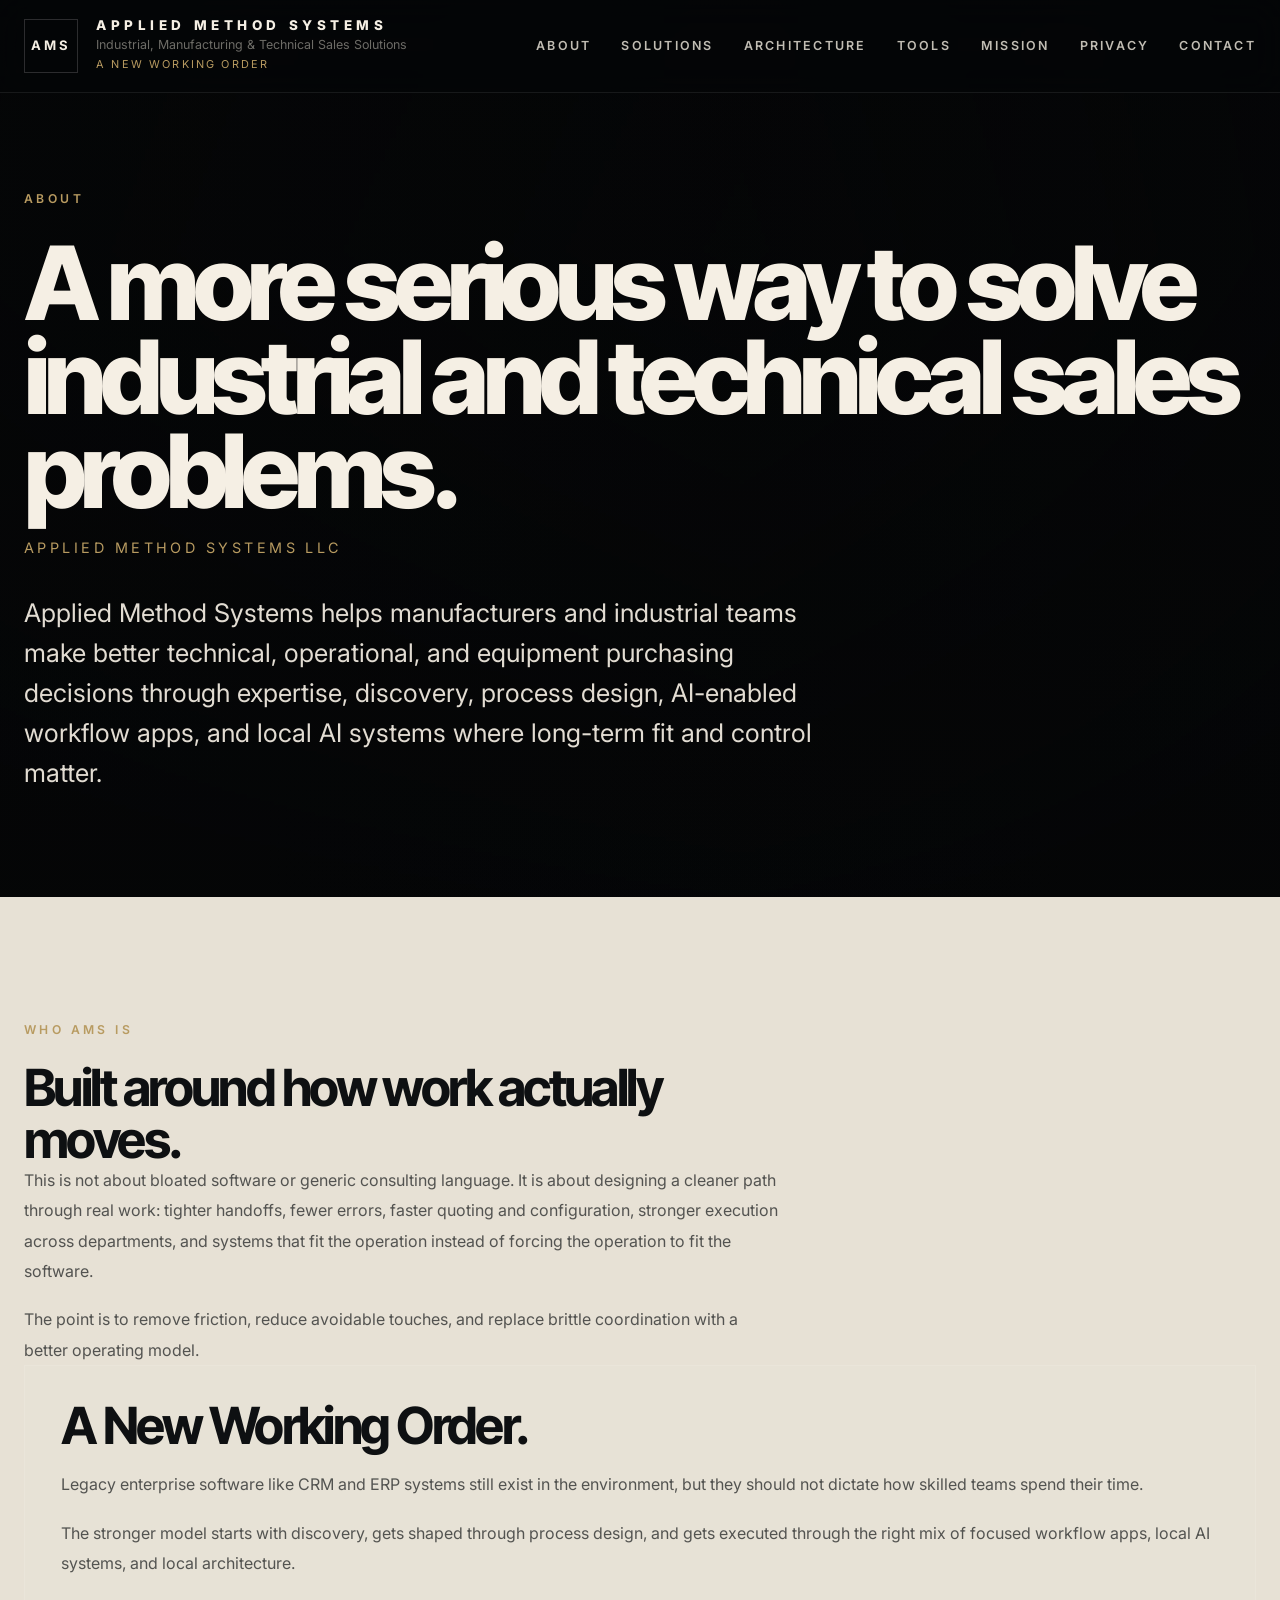
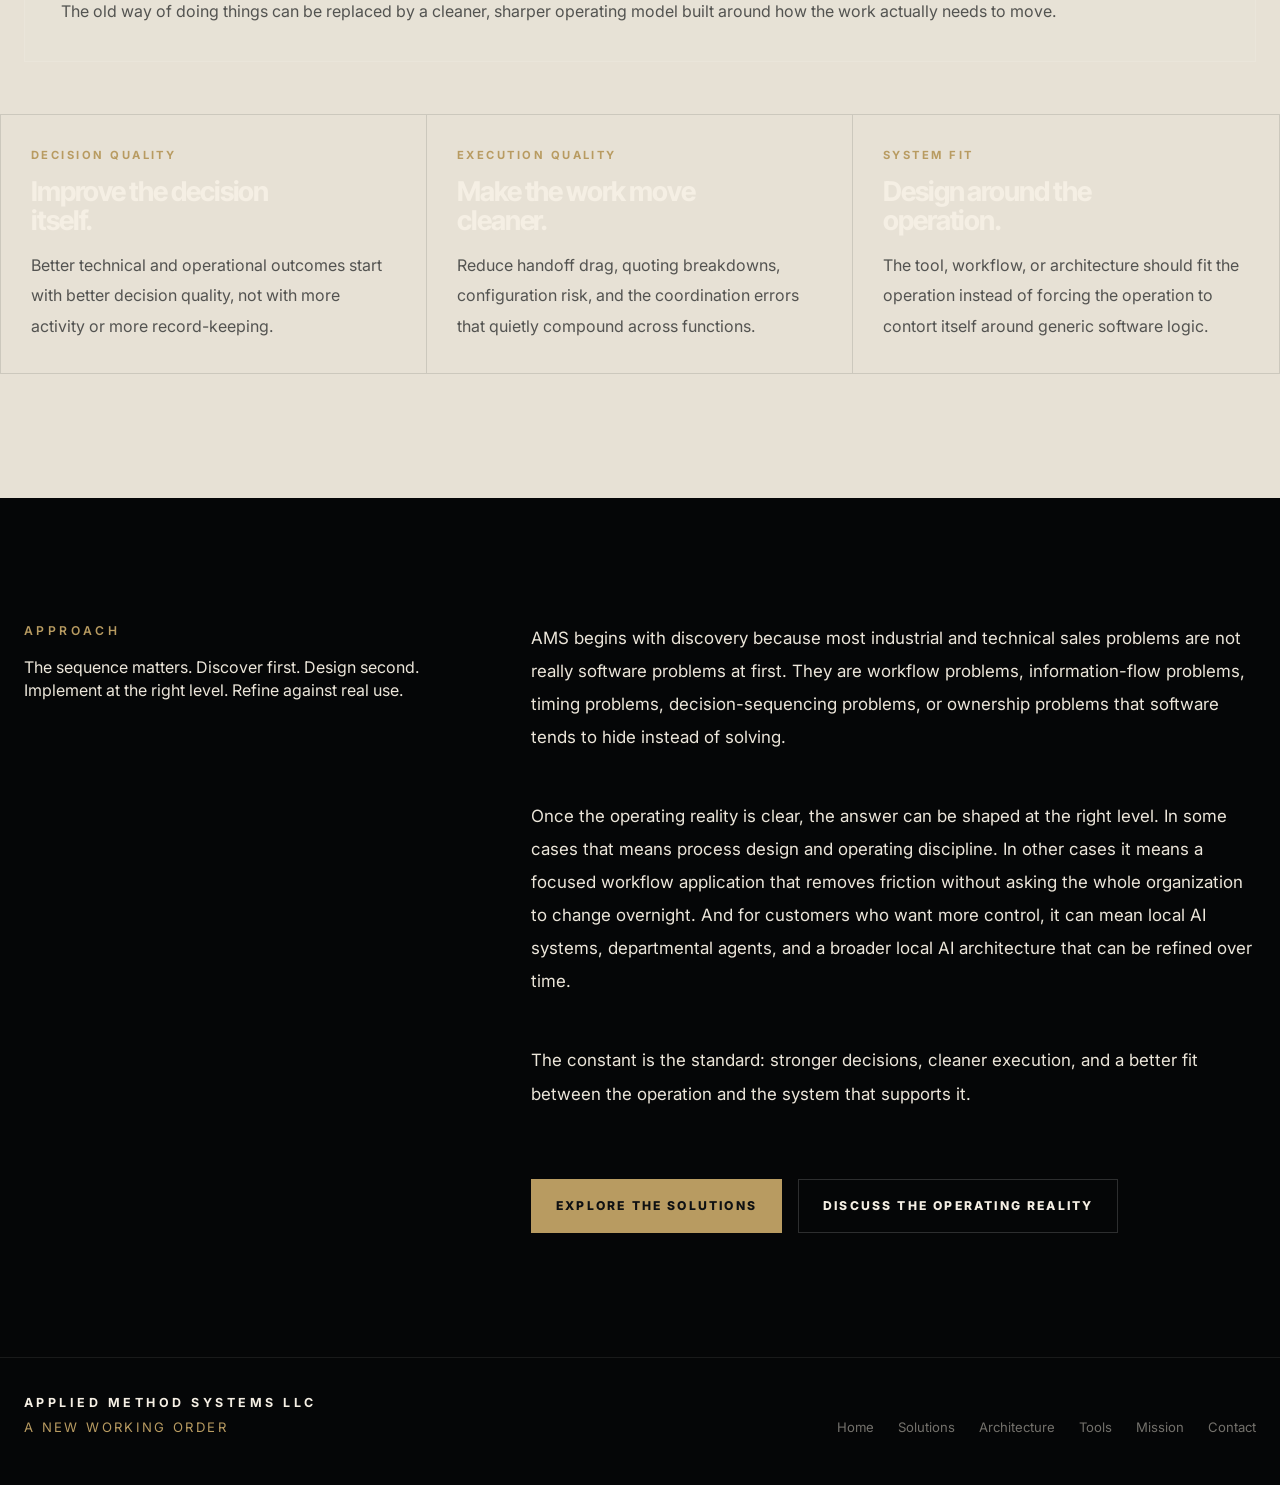
==== about.html @ 645b1a39 "Create AMS about page" ====
<!DOCTYPE html><html lang="en"><head><meta charset="UTF-8" /><meta name="viewport" content="width=device-width, initial-scale=1.0" /><title>About | Applied Method Systems LLC</title><meta name="description" content="Who Applied Method Systems is, how it works, and why its approach is built around the operating reality inside manufacturing organizations." /><meta name="theme-color" content="#050607" /><link rel="preconnect" href="https://fonts.googleapis.com" /><link rel="preconnect" href="https://fonts.gstatic.com" crossorigin /><link href="https://fonts.googleapis.com/css2?family=Inter:wght@400;500;600;700;800&family=Inter+Tight:wght@500;600;700;800&display=swap" rel="stylesheet" /><link rel="stylesheet" href="assets/css/styles.css" /><link rel="stylesheet" href="assets/css/mobile-hero-layout.css" /></head><body><header class="site-header"><div class="container header-shell"><a class="brand" href="index.html" aria-label="Applied Method Systems home"><span class="brand-mark">AMS</span><span class="brand-lockup"><strong>Applied Method Systems</strong><span class="brand-descriptor">Industrial, Manufacturing &amp; Technical Sales Solutions</span><span class="subbrand">A New Working Order</span></span></a><button class="nav-toggle" type="button" aria-label="Toggle navigation" aria-expanded="false"><span></span><span></span><span></span></button><nav class="site-nav" aria-label="Primary"><a href="about.html">About</a><a href="solutions.html">Solutions</a><a href="architecture.html">Architecture</a><a href="tools.html">Tools</a><a href="mission.html">Mission</a><a href="privacy.html">Privacy</a><a href="contact.html">Contact</a></nav></div></header><main><section class="page-hero"><div class="video-shell" aria-hidden="true"><video autoplay muted loop playsinline preload="auto" data-mobile-src="assets/videos/home-hero-mobile.mp4"><source src="assets/videos/home-hero.mp4" type="video/mp4" /></video><div class="video-overlay"></div></div><div class="container"><div class="page-label">About</div><h1>A more serious way to solve industrial and technical sales problems.</h1><div class="descriptor">Applied Method Systems LLC</div><p class="lead">Applied Method Systems helps manufacturers and industrial teams make better technical, operational, and equipment purchasing decisions through expertise, discovery, process design, AI-enabled workflow apps, and local AI systems where long-term fit and control matter.</p></div></section><section class="page-main"><div class="container split-stage"><div class="section-copy"><div class="section-label">Who AMS is</div><h2 class="section-title">Built around how work actually moves.</h2><p>This is not about bloated software or generic consulting language. It is about designing a cleaner path through real work: tighter handoffs, fewer errors, faster quoting and configuration, stronger execution across departments, and systems that fit the operation instead of forcing the operation to fit the software.</p><p>The point is to remove friction, reduce avoidable touches, and replace brittle coordination with a better operating model.</p></div><div class="quote-block"><h2>A New Working Order.</h2><p>Legacy enterprise software like CRM and ERP systems still exist in the environment, but they should not dictate how skilled teams spend their time.</p><p>The stronger model starts with discovery, gets shaped through process design, and gets executed through the right mix of focused workflow apps, local AI systems, and local architecture.</p><p>The old way of doing things can be replaced by a cleaner, sharper operating model built around how the work actually needs to move.</p></div></div><div class="statement-grid"><article class="stat"><strong>Decision quality</strong><h3>Improve the decision itself.</h3><p>Better technical and operational outcomes start with better decision quality, not with more activity or more record-keeping.</p></article><article class="stat"><strong>Execution quality</strong><h3>Make the work move cleaner.</h3><p>Reduce handoff drag, quoting breakdowns, configuration risk, and the coordination errors that quietly compound across functions.</p></article><article class="stat"><strong>System fit</strong><h3>Design around the operation.</h3><p>The tool, workflow, or architecture should fit the operation instead of forcing the operation to contort itself around generic software logic.</p></article></div></div></section><section class="section-dark"><div class="container essay-shell"><div class="essay-aside"><div class="section-label">Approach</div><p>The sequence matters. Discover first. Design second. Implement at the right level. Refine against real use.</p></div><div class="essay-body"><p>AMS begins with discovery because most industrial and technical sales problems are not really software problems at first. They are workflow problems, information-flow problems, timing problems, decision-sequencing problems, or ownership problems that software tends to hide instead of solving.</p><p>Once the operating reality is clear, the answer can be shaped at the right level. In some cases that means process design and operating discipline. In other cases it means a focused workflow application that removes friction without asking the whole organization to change overnight. And for customers who want more control, it can mean local AI systems, departmental agents, and a broader local AI architecture that can be refined over time.</p><p>The constant is the standard: stronger decisions, cleaner execution, and a better fit between the operation and the system that supports it.</p><div class="page-cta"><a class="button" href="solutions.html">Explore the Solutions</a><a class="button-secondary" href="contact.html">Discuss the Operating Reality</a></div></div></div></section></main><footer class="site-footer"><div class="container footer-shell"><div><strong>Applied Method Systems LLC</strong><p>A New Working Order</p></div><div class="footer-links"><a href="index.html">Home</a><a href="solutions.html">Solutions</a><a href="architecture.html">Architecture</a><a href="tools.html">Tools</a><a href="mission.html">Mission</a><a href="contact.html">Contact</a></div></div></footer><script src="assets/js/site.js"></script></body></html>
---- assets/css/styles.css ----
:root{--bg:#050607;--bg-2:#0a0b0d;--bg-3:#101214;--surface:#e7e1d5;--surface-2:#d8d0c2;--text:#ece6da;--text-strong:#f5efe4;--text-dark:#0e1012;--muted:rgba(236,230,218,.68);--muted-dark:rgba(14,16,18,.68);--line:rgba(255,255,255,.1);--line-strong:rgba(255,255,255,.16);--line-dark:rgba(14,16,18,.12);--accent:#b89b61;--accent-soft:#ccb17d;--max-width:1320px;--header-height:92px;--section-pad:124px}*{box-sizing:border-box}html{scroll-behavior:smooth}body{margin:0;min-width:320px;background:var(--bg);color:var(--text);font-family:"Inter",system-ui,-apple-system,BlinkMacSystemFont,"Segoe UI",sans-serif;line-height:1.45;text-rendering:optimizeLegibility}body::before{content:"";position:fixed;inset:0;pointer-events:none;opacity:.08;background-image:linear-gradient(rgba(255,255,255,.03) 1px,transparent 1px),linear-gradient(90deg,rgba(255,255,255,.03) 1px,transparent 1px);background-size:56px 56px;mask-image:linear-gradient(180deg,rgba(0,0,0,.34),transparent 92%)}img,video{display:block;max-width:100%}a{color:inherit;text-decoration:none}button,input,textarea{font:inherit}button{cursor:pointer}input,textarea{appearance:none}.container{width:min(calc(100% - 48px),var(--max-width));margin:0 auto}.site-header{position:fixed;top:0;left:0;right:0;z-index:40;border-bottom:1px solid rgba(255,255,255,.08);background:rgba(5,6,7,.78);backdrop-filter:blur(18px)}.header-shell{display:flex;align-items:center;justify-content:space-between;min-height:var(--header-height);gap:24px}.brand{display:flex;align-items:center;gap:18px;min-width:0}.brand-mark{display:inline-flex;align-items:center;justify-content:center;width:54px;height:54px;border:1px solid var(--line-strong);color:var(--text-strong);font-size:.82rem;font-weight:700;letter-spacing:.22em;text-transform:uppercase;flex-shrink:0}.brand-lockup{display:grid;gap:3px;min-width:0}.brand-lockup strong{font-size:.84rem;line-height:1;letter-spacing:.34em;text-transform:uppercase;font-weight:800;color:var(--text-strong)}.brand-lockup .brand-descriptor{font-size:.78rem;color:rgba(236,230,218,.46)}.brand-lockup .subbrand{font-size:.68rem;color:var(--accent);text-transform:uppercase;letter-spacing:.2em}.site-nav{display:flex;align-items:center;gap:30px}.site-nav a{font-size:.78rem;font-weight:600;letter-spacing:.18em;text-transform:uppercase;color:rgba(236,230,218,.82);transition:color .18s ease}.site-nav a:hover,.site-nav a:focus-visible{color:var(--accent)}.nav-toggle{display:none;width:48px;height:48px;border:1px solid var(--line-strong);background:transparent;color:var(--text-strong)}.nav-toggle span{display:block;width:18px;height:1px;background:currentColor;margin:4px auto}.video-shell{position:absolute;inset:0;overflow:hidden}.video-shell video{width:100%;height:100%;object-fit:cover;object-position:center center;filter:brightness(.72) saturate(.92) contrast(1.04);transform:scale(1.08);will-change:transform,filter;backface-visibility:hidden;animation:ams-video-drift 28s ease-in-out infinite alternate}.video-overlay{position:absolute;inset:0;background:linear-gradient(90deg,rgba(5,6,7,.62) 0%,rgba(5,6,7,.42) 34%,rgba(5,6,7,.26) 58%,rgba(5,6,7,.66) 100%),linear-gradient(180deg,rgba(5,6,7,.16) 0%,rgba(5,6,7,.08) 28%,rgba(5,6,7,.78) 100%)}.hero{position:relative;min-height:100svh;padding-top:calc(var(--header-height) + 56px);background:var(--bg)}.hero .video-shell video{filter:brightness(.8) saturate(.94) contrast(1.04);animation-duration:34s}.hero-shell{position:relative;min-height:calc(100svh - var(--header-height));display:grid;align-items:end;padding-bottom:78px}.hero-grid{display:grid;grid-template-columns:minmax(0,1.14fr) minmax(320px,.86fr);gap:78px;align-items:end}.kicker,.section-label,.page-label{font-size:.76rem;font-weight:600;letter-spacing:.28em;text-transform:uppercase}.kicker{color:#e4d8be}.section-label,.page-label{color:var(--accent)}.hero-copy,.section-copy,.essay-aside{max-width:760px}.hero-copy h1,.page-hero h1{margin:28px 0 0;font-family:"Inter Tight","Inter",sans-serif;font-size:clamp(3.7rem,8vw,7.2rem);line-height:.92;letter-spacing:-.06em;font-weight:800;color:var(--text-strong)}.hero-copy .descriptor,.page-hero .descriptor{margin-top:20px;font-size:.9rem;letter-spacing:.24em;text-transform:uppercase;color:var(--accent)}.hero-copy .lead,.page-hero .lead{max-width:820px;margin:34px 0 0;font-size:clamp(1.2rem,2vw,1.74rem);line-height:1.56;color:rgba(245,239,228,.92)}.hero-copy .long-lead{max-width:790px;margin:24px 0 0;font-size:1.04rem;line-height:1.92;color:rgba(236,230,218,.7)}.hero-actions,.page-cta{display:flex;flex-wrap:wrap;gap:16px;margin-top:40px}.button,.button-secondary,.text-link{display:inline-flex;align-items:center;justify-content:center;gap:12px;min-height:54px;padding:0 24px;text-transform:uppercase;letter-spacing:.18em;font-size:.76rem;font-weight:800;border:1px solid transparent}.button{background:var(--accent);color:var(--text-dark)}.button:hover,.button:focus-visible{background:var(--accent-soft)}.button-secondary{background:transparent;border-color:var(--line-strong);color:var(--text-strong)}.button-secondary:hover,.button-secondary:focus-visible{border-color:var(--accent);color:var(--accent)}.text-link{padding:0;min-height:auto;border:0;color:var(--accent)}.hero-facts,.grid-panel,.contact-card,.quote-block,.rule-list,.policy-nav,.policy-copy section,.tool-card,.statement-grid{border:1px solid var(--line)}.hero-facts{background:rgba(5,6,7,.24);backdrop-filter:blur(10px)}.hero-fact{padding:28px 30px;border-bottom:1px solid var(--line)}.hero-fact:last-child{border-bottom:0}.hero-fact strong,.stat strong{display:block;font-size:.7rem;font-weight:700;letter-spacing:.22em;text-transform:uppercase;color:var(--accent)}.hero-fact h2,.hero-fact h3,.stat h3,.rule-item h3,.tool-card h3{margin:14px 0 14px;font-family:"Inter Tight","Inter",sans-serif;font-size:1.7rem;line-height:1.08;letter-spacing:-.04em;color:var(--text-strong)}.hero-fact p,.section-copy p,.quote-block p,.rule-item p,.contact-copy p,.essay-body p,.policy-copy p,.policy-copy li,.tool-card p,.stat p{margin:0;line-height:1.9}.section-copy p + p,.quote-block p + p,.contact-copy p + p,.essay-body p + p,.tool-card p + p,.stat p + p{margin-top:18px}.section-dark,.section-light,.section-stone,.page-main{padding:var(--section-pad) 0}.section-dark{background:var(--bg)}.section-light{background:var(--bg-2)}.section-stone,.page-main{background:var(--surface);color:var(--text-dark)}.video-section{position:relative;overflow:hidden;background:var(--bg)}.video-section>.container{position:relative;z-index:2}.video-section .video-shell video{filter:brightness(.66) saturate(.9) contrast(1.02);animation-duration:32s}.video-section .video-overlay{background:linear-gradient(90deg,rgba(5,6,7,.72) 0%,rgba(5,6,7,.54) 34%,rgba(5,6,7,.36) 58%,rgba(5,6,7,.74) 100%),linear-gradient(180deg,rgba(5,6,7,.18) 0%,rgba(5,6,7,.1) 28%,rgba(5,6,7,.78) 100%)}.mission-video .video-shell video,.contact-video .video-shell video{object-position:center center;transform:scale(1.06);animation-duration:36s}.page-hero{position:relative;overflow:hidden;padding-top:calc(var(--header-height) + 98px);padding-bottom:104px;background:var(--bg)}.page-hero .container{position:relative;z-index:2}.page-hero .video-shell video{filter:brightness(.74) saturate(.92) contrast(1.03);animation-duration:30s}.section-title,.contact-copy h2,.quote-block h2,.page-main h2,.policy-title{margin:24px 0 0;font-family:"Inter Tight","Inter",sans-serif;font-size:clamp(2.2rem,4vw,4.2rem);line-height:1;letter-spacing:-.05em}.section-dark .section-title,.section-light .section-title,.section-dark .contact-copy h2,.section-light .contact-copy h2,.section-dark .quote-block h2,.section-light .quote-block h2{color:var(--text-strong)}.section-stone .section-title,.page-main h2,.section-stone .contact-copy h2,.section-stone .quote-block h2,.tool-card h3{color:var(--text-dark)}.section-dark .section-copy p,.section-light .section-copy p,.section-dark .quote-block p,.section-light .quote-block p,.section-dark .contact-copy p,.section-light .contact-copy p,.section-dark .rule-item p,.section-light .rule-item p,.section-dark .hero-fact p,.section-light .hero-fact p{color:var(--muted)}.section-stone .section-copy p,.page-main p,.page-main li,.section-stone .quote-block p,.section-stone .contact-copy p,.section-stone .rule-item p,.tool-card p,.stat p{color:var(--muted-dark)}.grid-two,.mission-preview,.contact-grid,.essay-shell,.policy-layout{display:grid;gap:72px}.grid-two,.mission-preview{grid-template-columns:minmax(0,.95fr) minmax(0,1.05fr);align-items:start}.contact-grid{grid-template-columns:minmax(0,.9fr) minmax(0,1.1fr)}.quote-block{padding:34px 36px;background:rgba(255,255,255,.02)}.quote-block h2{margin-top:0;margin-bottom:18px}.rule-list{display:grid;grid-template-columns:repeat(4,minmax(0,1fr));margin-top:52px}.rule-item{padding:34px 28px;border-right:1px solid var(--line)}.rule-item:last-child{border-right:0}.rule-item .index{display:none}.statement-grid{display:grid;grid-template-columns:repeat(3,minmax(0,1fr));margin-top:52px}.stat{padding:32px 30px;border-right:1px solid var(--line-dark);border-bottom:0}.stat:last-child{border-right:0}.stat h3{max-width:16ch}.section-stone .statement-grid,.page-main .statement-grid{border-color:var(--line-dark)}.contact-list{display:grid;gap:18px;margin-top:38px}.contact-list a,.contact-list span{display:block;padding-top:16px;border-top:1px solid rgba(255,255,255,.14);font-size:1rem}.contact-list strong{display:block;margin-bottom:6px;font-size:.76rem;letter-spacing:.2em;text-transform:uppercase;color:var(--accent)}.contact-card{padding:36px;background:rgba(255,255,255,.03);backdrop-filter:blur(10px)}.contact-direct{display:grid;gap:22px}.contact-direct .meta{padding-top:18px;border-top:1px solid rgba(255,255,255,.12);font-size:1rem}.contact-direct .meta strong{display:block;margin-bottom:6px;font-size:.76rem;letter-spacing:.2em;text-transform:uppercase;color:var(--accent)}.contact-direct .note{max-width:520px;font-size:.92rem;line-height:1.85;color:rgba(236,230,218,.48)}.essay-shell{grid-template-columns:minmax(0,.75fr) minmax(0,1.25fr)}.essay-aside{align-self:start}.essay-body{display:grid;gap:28px}.essay-body p,.policy-copy p,.policy-copy li{font-size:1.06rem;line-height:1.95}.policy-layout{grid-template-columns:minmax(220px,.42fr) minmax(0,1fr)}.policy-nav{position:sticky;top:calc(var(--header-height) + 18px);align-self:start;background:rgba(255,255,255,.28)}.policy-nav a{display:block;padding:15px 18px;border-bottom:1px solid var(--line-dark);font-size:.9rem;line-height:1.58;color:rgba(14,16,18,.72)}.policy-nav a:last-child{border-bottom:0}.policy-nav a:hover,.policy-nav a:focus-visible{background:rgba(255,255,255,.48);color:var(--text-dark)}.policy-copy{display:grid;gap:28px}.policy-copy section{padding:28px 0 0;border-color:var(--line-dark)}.policy-copy h2{margin:0 0 16px;font-family:"Inter Tight","Inter",sans-serif;font-size:clamp(1.46rem,2vw,2rem);line-height:1.08;letter-spacing:-.03em}.policy-copy ul{margin:12px 0 0;padding-left:20px}.policy-copy li + li{margin-top:10px}.tool-grid{display:grid;grid-template-columns:repeat(3,minmax(0,1fr));gap:0;margin-top:52px}.tool-card{padding:34px 30px;border-right:1px solid var(--line-dark);background:rgba(255,255,255,.24)}.tool-card:last-child{border-right:0}.tool-card h3{max-width:14ch}.tool-placeholder{margin-top:28px;border:1px solid var(--line-dark);background:rgba(14,16,18,.03);padding:42px 20px;font-size:.72rem;letter-spacing:.24em;text-transform:uppercase;color:rgba(14,16,18,.36);text-align:center}.site-footer{padding:36px 0 48px;background:var(--bg);border-top:1px solid rgba(255,255,255,.08)}.footer-shell{display:flex;align-items:flex-end;justify-content:space-between;gap:24px}.footer-shell strong{display:block;font-size:.78rem;letter-spacing:.28em;text-transform:uppercase;color:var(--text-strong)}.footer-shell p,.footer-shell a{margin:0;font-size:.82rem;color:rgba(236,230,218,.48)}.footer-shell p{margin-top:6px;color:var(--accent);text-transform:uppercase;letter-spacing:.18em}.footer-links{display:flex;flex-wrap:wrap;gap:16px 24px;justify-content:flex-end}.sr-only{position:absolute;width:1px;height:1px;padding:0;margin:-1px;overflow:hidden;clip:rect(0,0,0,0);white-space:nowrap;border:0}@keyframes ams-video-drift{0%{transform:scale(1.08) translate3d(-1.2%,0,0)}50%{transform:scale(1.1) translate3d(0,.6%,0)}100%{transform:scale(1.08) translate3d(1.2%,-.4%,0)}}@media (prefers-reduced-motion:reduce){.video-shell video{animation:none;transform:scale(1.06)}}@media (max-width:1180px){.hero-grid,.grid-two,.mission-preview,.contact-grid,.essay-shell,.policy-layout,.tool-grid,.statement-grid,.rule-list{grid-template-columns:1fr}.policy-nav{position:static}.rule-item,.tool-card,.stat{border-right:0;border-bottom:1px solid var(--line)}.stat:last-child,.tool-card:last-child,.rule-item:last-child{border-bottom:0}.hero-grid{gap:56px}.grid-two,.mission-preview,.contact-grid,.essay-shell,.policy-layout{gap:56px}}@media (max-width:920px){:root{--section-pad:88px}.site-nav{position:absolute;top:calc(100% + 1px);left:0;right:0;display:none;flex-direction:column;align-items:flex-start;padding:18px 20px 22px;background:rgba(5,6,7,.96);border-bottom:1px solid rgba(255,255,255,.08);gap:18px}.site-header.nav-open .site-nav{display:flex}.nav-toggle{display:inline-flex;align-items:center;justify-content:center}.hero-shell{align-items:center;padding-bottom:64px}.footer-shell{flex-direction:column;align-items:flex-start}.footer-links{justify-content:flex-start}}@media (max-width:720px){body::before{opacity:.06}.container{width:min(calc(100% - 28px),var(--max-width))}.brand-mark{width:48px;height:48px;font-size:.76rem}.brand-lockup strong{font-size:.72rem;letter-spacing:.26em}.brand-lockup .brand-descriptor{font-size:.7rem}.hero{padding-top:calc(var(--header-height) + 30px)}.video-shell video{animation:none;object-fit:cover;object-position:center center;transform:none;width:100%;height:100%}.hero .video-shell video,.video-section .video-shell video,.page-hero .video-shell video,.mission-video .video-shell video,.contact-video .video-shell video{object-fit:cover;object-position:center center;transform:none}.hero .video-shell video{filter:brightness(.78) saturate(.94) contrast(1.03)}.hero-copy .lead,.page-hero .lead{font-size:1.08rem;line-height:1.74}.hero-copy .long-lead,.section-copy p,.quote-block p,.essay-body p,.policy-copy p,.policy-copy li,.contact-copy p{font-size:.98rem;line-height:1.88}.hero-actions,.page-cta{flex-direction:column;align-items:stretch}.button,.button-secondary{width:100%}}
---- assets/css/mobile-hero-layout.css ----
@media (max-width: 720px) {
  .hero,
  .page-hero {
    min-height: auto;
    padding-top: 0;
  }

  .hero .video-shell,
  .page-hero .video-shell {
    position: relative;
    inset: auto;
    width: min(calc(100% - 28px), 360px);
    aspect-ratio: 9 / 16;
    margin: calc(var(--header-height) + 18px) auto 0;
    border: 1px solid var(--line);
    background: #000;
  }

  .hero .video-shell video,
  .page-hero .video-shell video {
    width: 100%;
    height: 100%;
    object-fit: contain;
    object-position: center center;
    transform: none;
    animation: none;
    background: #000;
  }

  .hero .video-shell video {
    filter: brightness(0.6) saturate(0.86) contrast(1.02);
  }

  .hero .video-overlay {
    background: linear-gradient(180deg, rgba(5, 6, 7, 0.12) 0%, rgba(5, 6, 7, 0.24) 34%, rgba(5, 6, 7, 0.52) 64%, rgba(5, 6, 7, 0.86) 100%);
  }

  .page-hero .video-overlay {
    background: linear-gradient(180deg, rgba(5, 6, 7, 0.06) 0%, rgba(5, 6, 7, 0.12) 68%, rgba(5, 6, 7, 0.22) 100%);
  }

  .hero-shell {
    min-height: auto;
    align-items: start;
    padding-top: 0;
    padding-bottom: 42px;
    margin-top: -430px;
    position: relative;
    z-index: 3;
  }

  .hero-grid {
    display: block;
  }

  .hero-copy {
    padding: 20px 18px 0;
    background: linear-gradient(180deg, rgba(5, 6, 7, 0) 0%, rgba(5, 6, 7, 0.28) 10%, rgba(5, 6, 7, 0.76) 32%, rgba(5, 6, 7, 0.95) 56%, rgba(5, 6, 7, 1) 100%);
  }

  .hero-copy .kicker,
  .hero-copy h1,
  .hero-copy .descriptor {
    position: relative;
    transform: translateY(-78px);
    z-index: 2;
  }

  .hero-copy .kicker {
    max-width: 320px;
  }

  .hero-copy h1 {
    font-size: clamp(2.45rem, 11.5vw, 3.95rem);
    margin-top: 14px;
  }

  .hero-copy .descriptor {
    margin-top: 12px;
    font-size: 0.8rem;
    letter-spacing: 0.18em;
  }

  .hero-copy .lead {
    margin-top: 20px;
    font-size: 1rem;
    line-height: 1.62;
  }

  .hero-copy .long-lead {
    margin-top: 18px;
    font-size: 0.98rem;
    line-height: 1.82;
  }

  .hero-actions {
    margin-top: 26px;
  }

  .hero-facts {
    margin-top: 28px;
  }

  .page-hero {
    padding-bottom: 52px;
  }

  .page-hero .container {
    padding-top: 28px;
  }

  .page-hero h1 {
    font-size: clamp(2.9rem, 13vw, 4.6rem);
  }
}
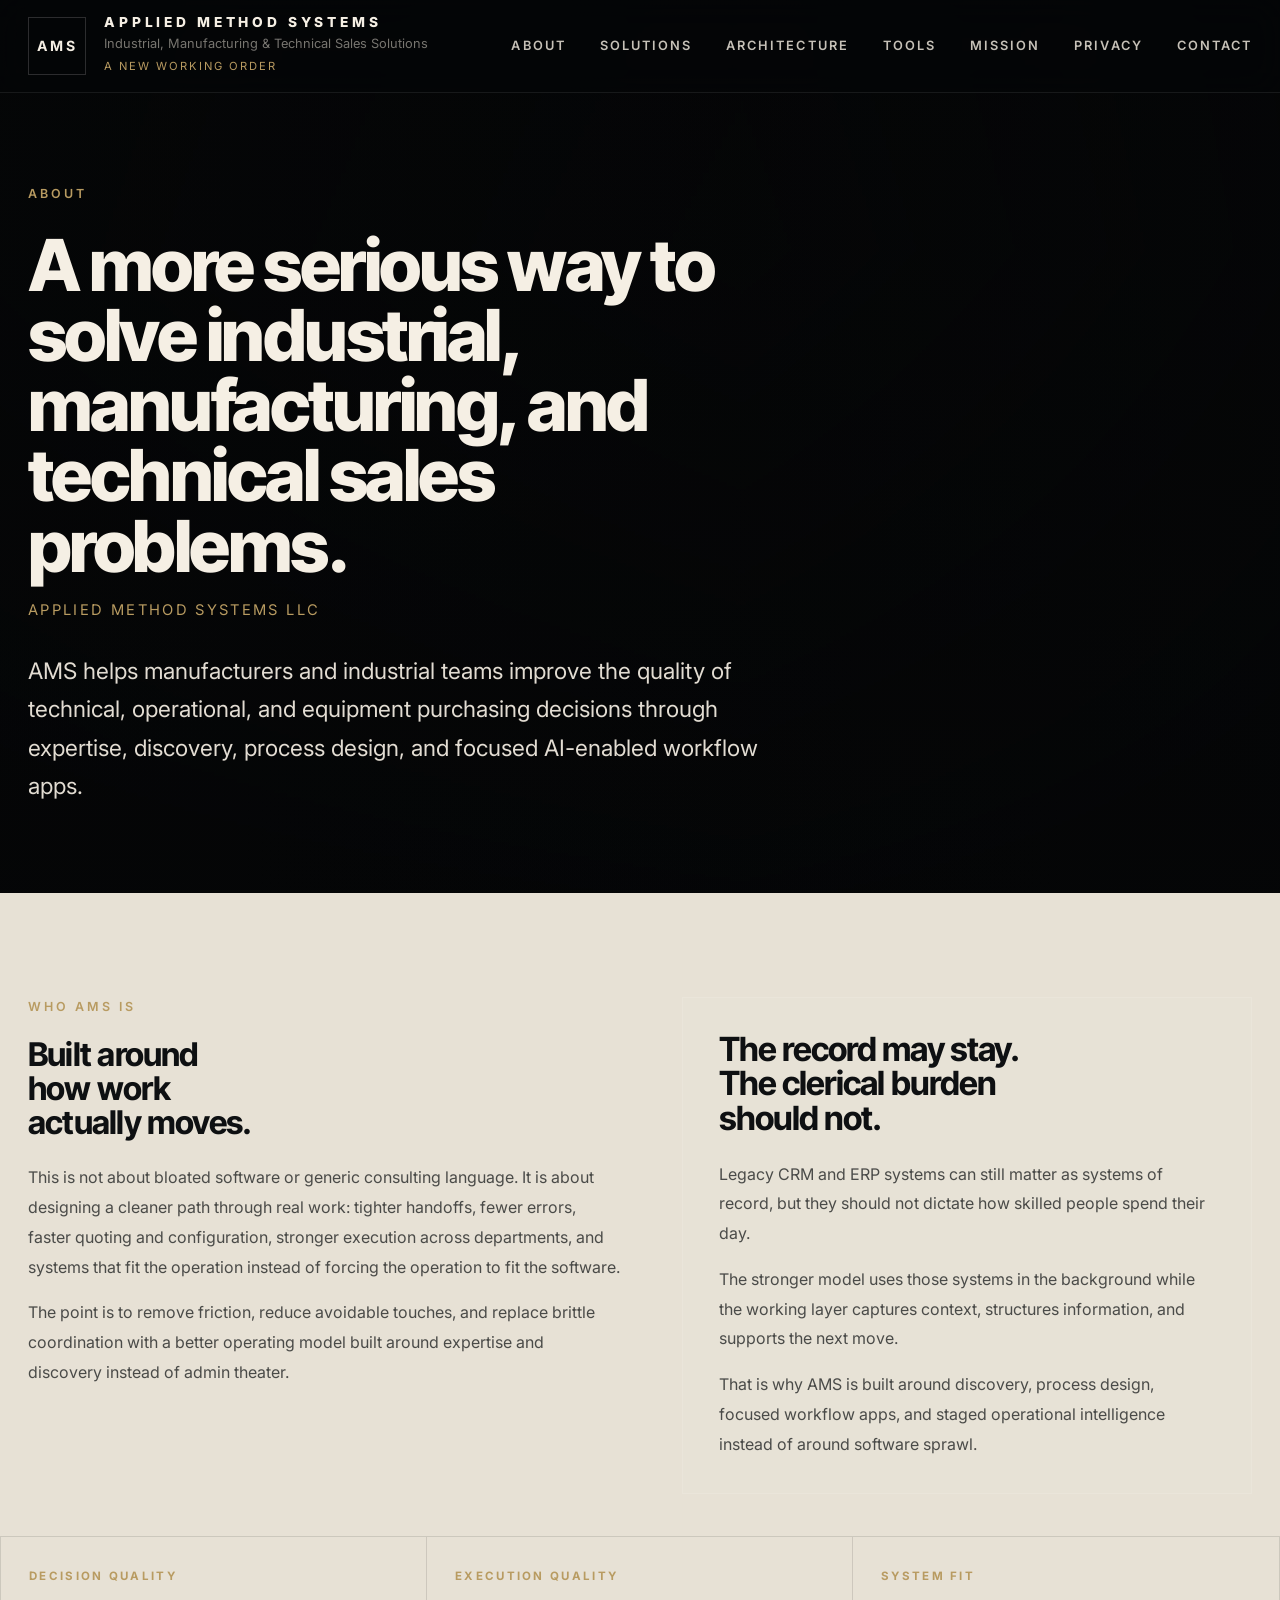
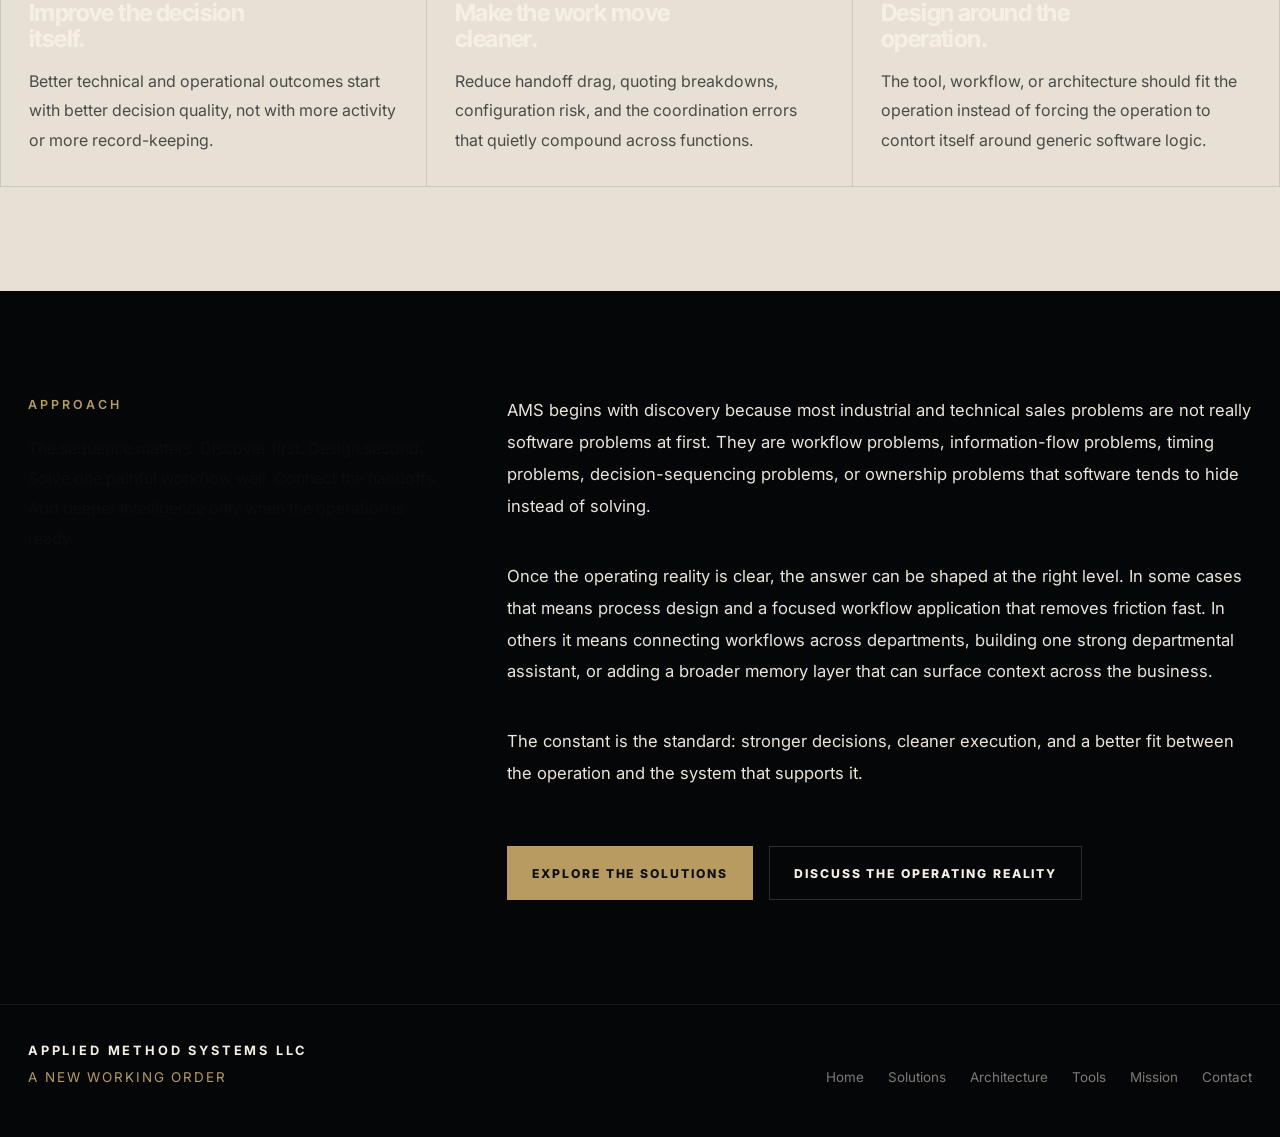
==== commit 5440eb87: "Tighten about page around discovery, systems-of-record, and staged rollout" ====
--- a/about.html
+++ b/about.html
@@ -1 +1,130 @@
-<!DOCTYPE html><html lang="en"><head><meta charset="UTF-8" /><meta name="viewport" content="width=device-width, initial-scale=1.0" /><title>About | Applied Method Systems LLC</title><meta name="description" content="Who Applied Method Systems is, how it works, and why its approach is built around the operating reality inside manufacturing organizations." /><meta name="theme-color" content="#050607" /><link rel="preconnect" href="https://fonts.googleapis.com" /><link rel="preconnect" href="https://fonts.gstatic.com" crossorigin /><link href="https://fonts.googleapis.com/css2?family=Inter:wght@400;500;600;700;800&family=Inter+Tight:wght@500;600;700;800&display=swap" rel="stylesheet" /><link rel="stylesheet" href="assets/css/styles.css" /><link rel="stylesheet" href="assets/css/mobile-hero-layout.css" /></head><body><header class="site-header"><div class="container header-shell"><a class="brand" href="index.html" aria-label="Applied Method Systems home"><span class="brand-mark">AMS</span><span class="brand-lockup"><strong>Applied Method Systems</strong><span class="brand-descriptor">Industrial, Manufacturing &amp; Technical Sales Solutions</span><span class="subbrand">A New Working Order</span></span></a><button class="nav-toggle" type="button" aria-label="Toggle navigation" aria-expanded="false"><span></span><span></span><span></span></button><nav class="site-nav" aria-label="Primary"><a href="about.html">About</a><a href="solutions.html">Solutions</a><a href="architecture.html">Architecture</a><a href="tools.html">Tools</a><a href="mission.html">Mission</a><a href="privacy.html">Privacy</a><a href="contact.html">Contact</a></nav></div></header><main><section class="page-hero"><div class="video-shell" aria-hidden="true"><video autoplay muted loop playsinline preload="auto" data-mobile-src="assets/videos/home-hero-mobile.mp4"><source src="assets/videos/home-hero.mp4" type="video/mp4" /></video><div class="video-overlay"></div></div><div class="container"><div class="page-label">About</div><h1>A more serious way to solve industrial and technical sales problems.</h1><div class="descriptor">Applied Method Systems LLC</div><p class="lead">Applied Method Systems helps manufacturers and industrial teams make better technical, operational, and equipment purchasing decisions through expertise, discovery, process design, AI-enabled workflow apps, and local AI systems where long-term fit and control matter.</p></div></section><section class="page-main"><div class="container split-stage"><div class="section-copy"><div class="section-label">Who AMS is</div><h2 class="section-title">Built around how work actually moves.</h2><p>This is not about bloated software or generic consulting language. It is about designing a cleaner path through real work: tighter handoffs, fewer errors, faster quoting and configuration, stronger execution across departments, and systems that fit the operation instead of forcing the operation to fit the software.</p><p>The point is to remove friction, reduce avoidable touches, and replace brittle coordination with a better operating model.</p></div><div class="quote-block"><h2>A New Working Order.</h2><p>Legacy enterprise software like CRM and ERP systems still exist in the environment, but they should not dictate how skilled teams spend their time.</p><p>The stronger model starts with discovery, gets shaped through process design, and gets executed through the right mix of focused workflow apps, local AI systems, and local architecture.</p><p>The old way of doing things can be replaced by a cleaner, sharper operating model built around how the work actually needs to move.</p></div></div><div class="statement-grid"><article class="stat"><strong>Decision quality</strong><h3>Improve the decision itself.</h3><p>Better technical and operational outcomes start with better decision quality, not with more activity or more record-keeping.</p></article><article class="stat"><strong>Execution quality</strong><h3>Make the work move cleaner.</h3><p>Reduce handoff drag, quoting breakdowns, configuration risk, and the coordination errors that quietly compound across functions.</p></article><article class="stat"><strong>System fit</strong><h3>Design around the operation.</h3><p>The tool, workflow, or architecture should fit the operation instead of forcing the operation to contort itself around generic software logic.</p></article></div></div></section><section class="section-dark"><div class="container essay-shell"><div class="essay-aside"><div class="section-label">Approach</div><p>The sequence matters. Discover first. Design second. Implement at the right level. Refine against real use.</p></div><div class="essay-body"><p>AMS begins with discovery because most industrial and technical sales problems are not really software problems at first. They are workflow problems, information-flow problems, timing problems, decision-sequencing problems, or ownership problems that software tends to hide instead of solving.</p><p>Once the operating reality is clear, the answer can be shaped at the right level. In some cases that means process design and operating discipline. In other cases it means a focused workflow application that removes friction without asking the whole organization to change overnight. And for customers who want more control, it can mean local AI systems, departmental agents, and a broader local AI architecture that can be refined over time.</p><p>The constant is the standard: stronger decisions, cleaner execution, and a better fit between the operation and the system that supports it.</p><div class="page-cta"><a class="button" href="solutions.html">Explore the Solutions</a><a class="button-secondary" href="contact.html">Discuss the Operating Reality</a></div></div></div></section></main><footer class="site-footer"><div class="container footer-shell"><div><strong>Applied Method Systems LLC</strong><p>A New Working Order</p></div><div class="footer-links"><a href="index.html">Home</a><a href="solutions.html">Solutions</a><a href="architecture.html">Architecture</a><a href="tools.html">Tools</a><a href="mission.html">Mission</a><a href="contact.html">Contact</a></div></div></footer><script src="assets/js/site.js"></script></body></html>+<!DOCTYPE html>
+<html lang="en">
+<head>
+  <meta charset="UTF-8" />
+  <meta name="viewport" content="width=device-width, initial-scale=1.0" />
+  <title>About | Applied Method Systems LLC</title>
+  <meta name="description" content="Who Applied Method Systems is, how it works, and why its approach is built around expertise, discovery, process design, and staged operational intelligence." />
+  <meta name="theme-color" content="#050607" />
+  <link rel="preconnect" href="https://fonts.googleapis.com" />
+  <link rel="preconnect" href="https://fonts.gstatic.com" crossorigin />
+  <link href="https://fonts.googleapis.com/css2?family=Inter:wght@400;500;600;700;800&family=Inter+Tight:wght@500;600;700;800&display=swap" rel="stylesheet" />
+  <link rel="stylesheet" href="assets/css/styles.css" />
+  <link rel="stylesheet" href="assets/css/mobile-hero-layout.css" />
+</head>
+<body>
+  <header class="site-header">
+    <div class="container header-shell">
+      <a class="brand" href="index.html" aria-label="Applied Method Systems home">
+        <span class="brand-mark">AMS</span>
+        <span class="brand-lockup">
+          <strong>Applied Method Systems</strong>
+          <span class="brand-descriptor">Industrial, Manufacturing &amp; Technical Sales Solutions</span>
+          <span class="subbrand">A New Working Order</span>
+        </span>
+      </a>
+      <button class="nav-toggle" type="button" aria-label="Toggle navigation" aria-expanded="false">
+        <span></span><span></span><span></span>
+      </button>
+      <nav class="site-nav" aria-label="Primary">
+        <a href="about.html">About</a>
+        <a href="solutions.html">Solutions</a>
+        <a href="architecture.html">Architecture</a>
+        <a href="tools.html">Tools</a>
+        <a href="mission.html">Mission</a>
+        <a href="privacy.html">Privacy</a>
+        <a href="contact.html">Contact</a>
+      </nav>
+    </div>
+  </header>
+
+  <main>
+    <section class="page-hero">
+      <div class="video-shell" aria-hidden="true">
+        <video autoplay muted loop playsinline preload="auto" data-mobile-src="assets/videos/home-hero-mobile.mp4">
+          <source src="assets/videos/home-hero.mp4" type="video/mp4" />
+        </video>
+        <div class="video-overlay"></div>
+      </div>
+      <div class="container">
+        <div class="page-label">About</div>
+        <h1>A more serious way to solve industrial, manufacturing, and technical sales problems.</h1>
+        <div class="descriptor">Applied Method Systems LLC</div>
+        <p class="lead">AMS helps manufacturers and industrial teams improve the quality of technical, operational, and equipment purchasing decisions through expertise, discovery, process design, and focused AI-enabled workflow apps.</p>
+      </div>
+    </section>
+
+    <section class="page-main">
+      <div class="container split-stage">
+        <div class="section-copy">
+          <div class="section-label">Who AMS is</div>
+          <h2 class="section-title">Built around how work actually moves.</h2>
+          <p>This is not about bloated software or generic consulting language. It is about designing a cleaner path through real work: tighter handoffs, fewer errors, faster quoting and configuration, stronger execution across departments, and systems that fit the operation instead of forcing the operation to fit the software.</p>
+          <p>The point is to remove friction, reduce avoidable touches, and replace brittle coordination with a better operating model built around expertise and discovery instead of admin theater.</p>
+        </div>
+        <div class="quote-block">
+          <h2>The record may stay. The clerical burden should not.</h2>
+          <p>Legacy CRM and ERP systems can still matter as systems of record, but they should not dictate how skilled people spend their day.</p>
+          <p>The stronger model uses those systems in the background while the working layer captures context, structures information, and supports the next move.</p>
+          <p>That is why AMS is built around discovery, process design, focused workflow apps, and staged operational intelligence instead of around software sprawl.</p>
+        </div>
+      </div>
+
+      <div class="statement-grid">
+        <article class="stat">
+          <strong>Decision quality</strong>
+          <h3>Improve the decision itself.</h3>
+          <p>Better technical and operational outcomes start with better decision quality, not with more activity or more record-keeping.</p>
+        </article>
+        <article class="stat">
+          <strong>Execution quality</strong>
+          <h3>Make the work move cleaner.</h3>
+          <p>Reduce handoff drag, quoting breakdowns, configuration risk, and the coordination errors that quietly compound across functions.</p>
+        </article>
+        <article class="stat">
+          <strong>System fit</strong>
+          <h3>Design around the operation.</h3>
+          <p>The tool, workflow, or architecture should fit the operation instead of forcing the operation to contort itself around generic software logic.</p>
+        </article>
+      </div>
+    </section>
+
+    <section class="section-dark">
+      <div class="container essay-shell">
+        <div class="essay-aside">
+          <div class="section-label">Approach</div>
+          <p>The sequence matters. Discover first. Design second. Solve one painful workflow well. Connect the handoffs. Add deeper intelligence only when the operation is ready.</p>
+        </div>
+        <div class="essay-body">
+          <p>AMS begins with discovery because most industrial and technical sales problems are not really software problems at first. They are workflow problems, information-flow problems, timing problems, decision-sequencing problems, or ownership problems that software tends to hide instead of solving.</p>
+          <p>Once the operating reality is clear, the answer can be shaped at the right level. In some cases that means process design and a focused workflow application that removes friction fast. In others it means connecting workflows across departments, building one strong departmental assistant, or adding a broader memory layer that can surface context across the business.</p>
+          <p>The constant is the standard: stronger decisions, cleaner execution, and a better fit between the operation and the system that supports it.</p>
+          <div class="page-cta">
+            <a class="button" href="solutions.html">Explore the Solutions</a>
+            <a class="button-secondary" href="contact.html">Discuss the Operating Reality</a>
+          </div>
+        </div>
+      </div>
+    </section>
+  </main>
+
+  <footer class="site-footer">
+    <div class="container footer-shell">
+      <div>
+        <strong>Applied Method Systems LLC</strong>
+        <p>A New Working Order</p>
+      </div>
+      <div class="footer-links">
+        <a href="index.html">Home</a>
+        <a href="solutions.html">Solutions</a>
+        <a href="architecture.html">Architecture</a>
+        <a href="tools.html">Tools</a>
+        <a href="mission.html">Mission</a>
+        <a href="contact.html">Contact</a>
+      </div>
+    </div>
+  </footer>
+
+  <script src="assets/js/site.js"></script>
+</body>
+</html>
--- a/assets/css/styles.css
+++ b/assets/css/styles.css
@@ -1 +1 @@
-:root{--bg:#050607;--bg-2:#0a0b0d;--bg-3:#101214;--surface:#e7e1d5;--surface-2:#d8d0c2;--text:#ece6da;--text-strong:#f5efe4;--text-dark:#0e1012;--muted:rgba(236,230,218,.68);--muted-dark:rgba(14,16,18,.68);--line:rgba(255,255,255,.1);--line-strong:rgba(255,255,255,.16);--line-dark:rgba(14,16,18,.12);--accent:#b89b61;--accent-soft:#ccb17d;--max-width:1320px;--header-height:92px;--section-pad:124px}*{box-sizing:border-box}html{scroll-behavior:smooth}body{margin:0;min-width:320px;background:var(--bg);color:var(--text);font-family:"Inter",system-ui,-apple-system,BlinkMacSystemFont,"Segoe UI",sans-serif;line-height:1.45;text-rendering:optimizeLegibility}body::before{content:"";position:fixed;inset:0;pointer-events:none;opacity:.08;background-image:linear-gradient(rgba(255,255,255,.03) 1px,transparent 1px),linear-gradient(90deg,rgba(255,255,255,.03) 1px,transparent 1px);background-size:56px 56px;mask-image:linear-gradient(180deg,rgba(0,0,0,.34),transparent 92%)}img,video{display:block;max-width:100%}a{color:inherit;text-decoration:none}button,input,textarea{font:inherit}button{cursor:pointer}input,textarea{appearance:none}.container{width:min(calc(100% - 48px),var(--max-width));margin:0 auto}.site-header{position:fixed;top:0;left:0;right:0;z-index:40;border-bottom:1px solid rgba(255,255,255,.08);background:rgba(5,6,7,.78);backdrop-filter:blur(18px)}.header-shell{display:flex;align-items:center;justify-content:space-between;min-height:var(--header-height);gap:24px}.brand{display:flex;align-items:center;gap:18px;min-width:0}.brand-mark{display:inline-flex;align-items:center;justify-content:center;width:54px;height:54px;border:1px solid var(--line-strong);color:var(--text-strong);font-size:.82rem;font-weight:700;letter-spacing:.22em;text-transform:uppercase;flex-shrink:0}.brand-lockup{display:grid;gap:3px;min-width:0}.brand-lockup strong{font-size:.84rem;line-height:1;letter-spacing:.34em;text-transform:uppercase;font-weight:800;color:var(--text-strong)}.brand-lockup .brand-descriptor{font-size:.78rem;color:rgba(236,230,218,.46)}.brand-lockup .subbrand{font-size:.68rem;color:var(--accent);text-transform:uppercase;letter-spacing:.2em}.site-nav{display:flex;align-items:center;gap:30px}.site-nav a{font-size:.78rem;font-weight:600;letter-spacing:.18em;text-transform:uppercase;color:rgba(236,230,218,.82);transition:color .18s ease}.site-nav a:hover,.site-nav a:focus-visible{color:var(--accent)}.nav-toggle{display:none;width:48px;height:48px;border:1px solid var(--line-strong);background:transparent;color:var(--text-strong)}.nav-toggle span{display:block;width:18px;height:1px;background:currentColor;margin:4px auto}.video-shell{position:absolute;inset:0;overflow:hidden}.video-shell video{width:100%;height:100%;object-fit:cover;object-position:center center;filter:brightness(.72) saturate(.92) contrast(1.04);transform:scale(1.08);will-change:transform,filter;backface-visibility:hidden;animation:ams-video-drift 28s ease-in-out infinite alternate}.video-overlay{position:absolute;inset:0;background:linear-gradient(90deg,rgba(5,6,7,.62) 0%,rgba(5,6,7,.42) 34%,rgba(5,6,7,.26) 58%,rgba(5,6,7,.66) 100%),linear-gradient(180deg,rgba(5,6,7,.16) 0%,rgba(5,6,7,.08) 28%,rgba(5,6,7,.78) 100%)}.hero{position:relative;min-height:100svh;padding-top:calc(var(--header-height) + 56px);background:var(--bg)}.hero .video-shell video{filter:brightness(.8) saturate(.94) contrast(1.04);animation-duration:34s}.hero-shell{position:relative;min-height:calc(100svh - var(--header-height));display:grid;align-items:end;padding-bottom:78px}.hero-grid{display:grid;grid-template-columns:minmax(0,1.14fr) minmax(320px,.86fr);gap:78px;align-items:end}.kicker,.section-label,.page-label{font-size:.76rem;font-weight:600;letter-spacing:.28em;text-transform:uppercase}.kicker{color:#e4d8be}.section-label,.page-label{color:var(--accent)}.hero-copy,.section-copy,.essay-aside{max-width:760px}.hero-copy h1,.page-hero h1{margin:28px 0 0;font-family:"Inter Tight","Inter",sans-serif;font-size:clamp(3.7rem,8vw,7.2rem);line-height:.92;letter-spacing:-.06em;font-weight:800;color:var(--text-strong)}.hero-copy .descriptor,.page-hero .descriptor{margin-top:20px;font-size:.9rem;letter-spacing:.24em;text-transform:uppercase;color:var(--accent)}.hero-copy .lead,.page-hero .lead{max-width:820px;margin:34px 0 0;font-size:clamp(1.2rem,2vw,1.74rem);line-height:1.56;color:rgba(245,239,228,.92)}.hero-copy .long-lead{max-width:790px;margin:24px 0 0;font-size:1.04rem;line-height:1.92;color:rgba(236,230,218,.7)}.hero-actions,.page-cta{display:flex;flex-wrap:wrap;gap:16px;margin-top:40px}.button,.button-secondary,.text-link{display:inline-flex;align-items:center;justify-content:center;gap:12px;min-height:54px;padding:0 24px;text-transform:uppercase;letter-spacing:.18em;font-size:.76rem;font-weight:800;border:1px solid transparent}.button{background:var(--accent);color:var(--text-dark)}.button:hover,.button:focus-visible{background:var(--accent-soft)}.button-secondary{background:transparent;border-color:var(--line-strong);color:var(--text-strong)}.button-secondary:hover,.button-secondary:focus-visible{border-color:var(--accent);color:var(--accent)}.text-link{padding:0;min-height:auto;border:0;color:var(--accent)}.hero-facts,.grid-panel,.contact-card,.quote-block,.rule-list,.policy-nav,.policy-copy section,.tool-card,.statement-grid{border:1px solid var(--line)}.hero-facts{background:rgba(5,6,7,.24);backdrop-filter:blur(10px)}.hero-fact{padding:28px 30px;border-bottom:1px solid var(--line)}.hero-fact:last-child{border-bottom:0}.hero-fact strong,.stat strong{display:block;font-size:.7rem;font-weight:700;letter-spacing:.22em;text-transform:uppercase;color:var(--accent)}.hero-fact h2,.hero-fact h3,.stat h3,.rule-item h3,.tool-card h3{margin:14px 0 14px;font-family:"Inter Tight","Inter",sans-serif;font-size:1.7rem;line-height:1.08;letter-spacing:-.04em;color:var(--text-strong)}.hero-fact p,.section-copy p,.quote-block p,.rule-item p,.contact-copy p,.essay-body p,.policy-copy p,.policy-copy li,.tool-card p,.stat p{margin:0;line-height:1.9}.section-copy p + p,.quote-block p + p,.contact-copy p + p,.essay-body p + p,.tool-card p + p,.stat p + p{margin-top:18px}.section-dark,.section-light,.section-stone,.page-main{padding:var(--section-pad) 0}.section-dark{background:var(--bg)}.section-light{background:var(--bg-2)}.section-stone,.page-main{background:var(--surface);color:var(--text-dark)}.video-section{position:relative;overflow:hidden;background:var(--bg)}.video-section>.container{position:relative;z-index:2}.video-section .video-shell video{filter:brightness(.66) saturate(.9) contrast(1.02);animation-duration:32s}.video-section .video-overlay{background:linear-gradient(90deg,rgba(5,6,7,.72) 0%,rgba(5,6,7,.54) 34%,rgba(5,6,7,.36) 58%,rgba(5,6,7,.74) 100%),linear-gradient(180deg,rgba(5,6,7,.18) 0%,rgba(5,6,7,.1) 28%,rgba(5,6,7,.78) 100%)}.mission-video .video-shell video,.contact-video .video-shell video{object-position:center center;transform:scale(1.06);animation-duration:36s}.page-hero{position:relative;overflow:hidden;padding-top:calc(var(--header-height) + 98px);padding-bottom:104px;background:var(--bg)}.page-hero .container{position:relative;z-index:2}.page-hero .video-shell video{filter:brightness(.74) saturate(.92) contrast(1.03);animation-duration:30s}.section-title,.contact-copy h2,.quote-block h2,.page-main h2,.policy-title{margin:24px 0 0;font-family:"Inter Tight","Inter",sans-serif;font-size:clamp(2.2rem,4vw,4.2rem);line-height:1;letter-spacing:-.05em}.section-dark .section-title,.section-light .section-title,.section-dark .contact-copy h2,.section-light .contact-copy h2,.section-dark .quote-block h2,.section-light .quote-block h2{color:var(--text-strong)}.section-stone .section-title,.page-main h2,.section-stone .contact-copy h2,.section-stone .quote-block h2,.tool-card h3{color:var(--text-dark)}.section-dark .section-copy p,.section-light .section-copy p,.section-dark .quote-block p,.section-light .quote-block p,.section-dark .contact-copy p,.section-light .contact-copy p,.section-dark .rule-item p,.section-light .rule-item p,.section-dark .hero-fact p,.section-light .hero-fact p{color:var(--muted)}.section-stone .section-copy p,.page-main p,.page-main li,.section-stone .quote-block p,.section-stone .contact-copy p,.section-stone .rule-item p,.tool-card p,.stat p{color:var(--muted-dark)}.grid-two,.mission-preview,.contact-grid,.essay-shell,.policy-layout{display:grid;gap:72px}.grid-two,.mission-preview{grid-template-columns:minmax(0,.95fr) minmax(0,1.05fr);align-items:start}.contact-grid{grid-template-columns:minmax(0,.9fr) minmax(0,1.1fr)}.quote-block{padding:34px 36px;background:rgba(255,255,255,.02)}.quote-block h2{margin-top:0;margin-bottom:18px}.rule-list{display:grid;grid-template-columns:repeat(4,minmax(0,1fr));margin-top:52px}.rule-item{padding:34px 28px;border-right:1px solid var(--line)}.rule-item:last-child{border-right:0}.rule-item .index{display:none}.statement-grid{display:grid;grid-template-columns:repeat(3,minmax(0,1fr));margin-top:52px}.stat{padding:32px 30px;border-right:1px solid var(--line-dark);border-bottom:0}.stat:last-child{border-right:0}.stat h3{max-width:16ch}.section-stone .statement-grid,.page-main .statement-grid{border-color:var(--line-dark)}.contact-list{display:grid;gap:18px;margin-top:38px}.contact-list a,.contact-list span{display:block;padding-top:16px;border-top:1px solid rgba(255,255,255,.14);font-size:1rem}.contact-list strong{display:block;margin-bottom:6px;font-size:.76rem;letter-spacing:.2em;text-transform:uppercase;color:var(--accent)}.contact-card{padding:36px;background:rgba(255,255,255,.03);backdrop-filter:blur(10px)}.contact-direct{display:grid;gap:22px}.contact-direct .meta{padding-top:18px;border-top:1px solid rgba(255,255,255,.12);font-size:1rem}.contact-direct .meta strong{display:block;margin-bottom:6px;font-size:.76rem;letter-spacing:.2em;text-transform:uppercase;color:var(--accent)}.contact-direct .note{max-width:520px;font-size:.92rem;line-height:1.85;color:rgba(236,230,218,.48)}.essay-shell{grid-template-columns:minmax(0,.75fr) minmax(0,1.25fr)}.essay-aside{align-self:start}.essay-body{display:grid;gap:28px}.essay-body p,.policy-copy p,.policy-copy li{font-size:1.06rem;line-height:1.95}.policy-layout{grid-template-columns:minmax(220px,.42fr) minmax(0,1fr)}.policy-nav{position:sticky;top:calc(var(--header-height) + 18px);align-self:start;background:rgba(255,255,255,.28)}.policy-nav a{display:block;padding:15px 18px;border-bottom:1px solid var(--line-dark);font-size:.9rem;line-height:1.58;color:rgba(14,16,18,.72)}.policy-nav a:last-child{border-bottom:0}.policy-nav a:hover,.policy-nav a:focus-visible{background:rgba(255,255,255,.48);color:var(--text-dark)}.policy-copy{display:grid;gap:28px}.policy-copy section{padding:28px 0 0;border-color:var(--line-dark)}.policy-copy h2{margin:0 0 16px;font-family:"Inter Tight","Inter",sans-serif;font-size:clamp(1.46rem,2vw,2rem);line-height:1.08;letter-spacing:-.03em}.policy-copy ul{margin:12px 0 0;padding-left:20px}.policy-copy li + li{margin-top:10px}.tool-grid{display:grid;grid-template-columns:repeat(3,minmax(0,1fr));gap:0;margin-top:52px}.tool-card{padding:34px 30px;border-right:1px solid var(--line-dark);background:rgba(255,255,255,.24)}.tool-card:last-child{border-right:0}.tool-card h3{max-width:14ch}.tool-placeholder{margin-top:28px;border:1px solid var(--line-dark);background:rgba(14,16,18,.03);padding:42px 20px;font-size:.72rem;letter-spacing:.24em;text-transform:uppercase;color:rgba(14,16,18,.36);text-align:center}.site-footer{padding:36px 0 48px;background:var(--bg);border-top:1px solid rgba(255,255,255,.08)}.footer-shell{display:flex;align-items:flex-end;justify-content:space-between;gap:24px}.footer-shell strong{display:block;font-size:.78rem;letter-spacing:.28em;text-transform:uppercase;color:var(--text-strong)}.footer-shell p,.footer-shell a{margin:0;font-size:.82rem;color:rgba(236,230,218,.48)}.footer-shell p{margin-top:6px;color:var(--accent);text-transform:uppercase;letter-spacing:.18em}.footer-links{display:flex;flex-wrap:wrap;gap:16px 24px;justify-content:flex-end}.sr-only{position:absolute;width:1px;height:1px;padding:0;margin:-1px;overflow:hidden;clip:rect(0,0,0,0);white-space:nowrap;border:0}@keyframes ams-video-drift{0%{transform:scale(1.08) translate3d(-1.2%,0,0)}50%{transform:scale(1.1) translate3d(0,.6%,0)}100%{transform:scale(1.08) translate3d(1.2%,-.4%,0)}}@media (prefers-reduced-motion:reduce){.video-shell video{animation:none;transform:scale(1.06)}}@media (max-width:1180px){.hero-grid,.grid-two,.mission-preview,.contact-grid,.essay-shell,.policy-layout,.tool-grid,.statement-grid,.rule-list{grid-template-columns:1fr}.policy-nav{position:static}.rule-item,.tool-card,.stat{border-right:0;border-bottom:1px solid var(--line)}.stat:last-child,.tool-card:last-child,.rule-item:last-child{border-bottom:0}.hero-grid{gap:56px}.grid-two,.mission-preview,.contact-grid,.essay-shell,.policy-layout{gap:56px}}@media (max-width:920px){:root{--section-pad:88px}.site-nav{position:absolute;top:calc(100% + 1px);left:0;right:0;display:none;flex-direction:column;align-items:flex-start;padding:18px 20px 22px;background:rgba(5,6,7,.96);border-bottom:1px solid rgba(255,255,255,.08);gap:18px}.site-header.nav-open .site-nav{display:flex}.nav-toggle{display:inline-flex;align-items:center;justify-content:center}.hero-shell{align-items:center;padding-bottom:64px}.footer-shell{flex-direction:column;align-items:flex-start}.footer-links{justify-content:flex-start}}@media (max-width:720px){body::before{opacity:.06}.container{width:min(calc(100% - 28px),var(--max-width))}.brand-mark{width:48px;height:48px;font-size:.76rem}.brand-lockup strong{font-size:.72rem;letter-spacing:.26em}.brand-lockup .brand-descriptor{font-size:.7rem}.hero{padding-top:calc(var(--header-height) + 30px)}.video-shell video{animation:none;object-fit:cover;object-position:center center;transform:none;width:100%;height:100%}.hero .video-shell video,.video-section .video-shell video,.page-hero .video-shell video,.mission-video .video-shell video,.contact-video .video-shell video{object-fit:cover;object-position:center center;transform:none}.hero .video-shell video{filter:brightness(.78) saturate(.94) contrast(1.03)}.hero-copy .lead,.page-hero .lead{font-size:1.08rem;line-height:1.74}.hero-copy .long-lead,.section-copy p,.quote-block p,.essay-body p,.policy-copy p,.policy-copy li,.contact-copy p{font-size:.98rem;line-height:1.88}.hero-actions,.page-cta{flex-direction:column;align-items:stretch}.button,.button-secondary{width:100%}}+:root{--bg:#050607;--bg-2:#0a0b0d;--bg-3:#101214;--surface:#e7e1d5;--surface-2:#d8d0c2;--text:#ece6da;--text-strong:#f5efe4;--text-dark:#0e1012;--muted:rgba(236,230,218,.72);--muted-dark:rgba(14,16,18,.72);--line:rgba(255,255,255,.1);--line-strong:rgba(255,255,255,.16);--line-dark:rgba(14,16,18,.12);--accent:#b89b61;--accent-soft:#ccb17d;--max-width:1280px;--header-height:92px;--section-pad:104px}*{box-sizing:border-box}html{scroll-behavior:smooth}body{margin:0;min-width:320px;background:var(--bg);color:var(--text);font-family:"Inter",system-ui,-apple-system,BlinkMacSystemFont,"Segoe UI",sans-serif;line-height:1.58;text-rendering:optimizeLegibility}body::before{content:"";position:fixed;inset:0;pointer-events:none;opacity:.06;background-image:linear-gradient(rgba(255,255,255,.03) 1px,transparent 1px),linear-gradient(90deg,rgba(255,255,255,.03) 1px,transparent 1px);background-size:56px 56px;mask-image:linear-gradient(180deg,rgba(0,0,0,.34),transparent 92%)}img,video{display:block;max-width:100%}a{color:inherit;text-decoration:none}button,input,textarea{font:inherit}button{cursor:pointer}input,textarea{appearance:none}.container{width:min(calc(100% - 56px),var(--max-width));margin:0 auto}.site-header{position:fixed;top:0;left:0;right:0;z-index:40;border-bottom:1px solid rgba(255,255,255,.08);background:rgba(5,6,7,.78);backdrop-filter:blur(18px)}.header-shell{display:flex;align-items:center;justify-content:space-between;min-height:var(--header-height);gap:24px}.brand{display:flex;align-items:center;gap:18px;min-width:0}.brand-mark{display:inline-flex;align-items:center;justify-content:center;width:58px;height:58px;border:1px solid var(--line-strong);color:var(--text-strong);font-size:.88rem;font-weight:700;letter-spacing:.18em;text-transform:uppercase;flex-shrink:0}.brand-lockup{display:grid;gap:4px;min-width:0}.brand-lockup strong{font-size:.86rem;line-height:1;letter-spacing:.28em;text-transform:uppercase;font-weight:800;color:var(--text-strong)}.brand-lockup .brand-descriptor{font-size:.8rem;color:rgba(236,230,218,.5)}.brand-lockup .subbrand{font-size:.7rem;color:var(--accent);text-transform:uppercase;letter-spacing:.18em}.site-nav{display:flex;align-items:center;gap:34px}.site-nav a{font-size:.8rem;font-weight:600;letter-spacing:.16em;text-transform:uppercase;color:rgba(236,230,218,.84);transition:color .18s ease}.site-nav a:hover,.site-nav a:focus-visible{color:var(--accent)}.nav-toggle{display:none;width:48px;height:48px;border:1px solid var(--line-strong);background:transparent;color:var(--text-strong)}.nav-toggle span{display:block;width:18px;height:1px;background:currentColor;margin:4px auto}.video-shell{position:absolute;inset:0;overflow:hidden}.video-shell video{width:100%;height:100%;object-fit:cover;object-position:center center;filter:brightness(.72) saturate(.92) contrast(1.04);transform:scale(1.06);will-change:transform,filter;backface-visibility:hidden;animation:ams-video-drift 28s ease-in-out infinite alternate}.video-overlay{position:absolute;inset:0;background:linear-gradient(90deg,rgba(5,6,7,.62) 0%,rgba(5,6,7,.4) 34%,rgba(5,6,7,.24) 58%,rgba(5,6,7,.68) 100%),linear-gradient(180deg,rgba(5,6,7,.16) 0%,rgba(5,6,7,.08) 28%,rgba(5,6,7,.8) 100%)}.hero{position:relative;min-height:100svh;padding-top:calc(var(--header-height) + 54px);background:var(--bg)}.hero .video-shell video{filter:brightness(.78) saturate(.94) contrast(1.03);animation-duration:34s}.hero-shell{position:relative;min-height:calc(100svh - var(--header-height));display:grid;align-items:end;padding-bottom:72px}.hero-grid{display:grid;grid-template-columns:minmax(0,1.06fr) minmax(340px,.94fr);gap:72px;align-items:end}.kicker,.section-label,.page-label{font-size:.78rem;font-weight:600;letter-spacing:.24em;text-transform:uppercase}.kicker{color:#e4d8be}.section-label,.page-label{color:var(--accent)}.hero-copy,.section-copy,.essay-aside{max-width:720px}.hero-copy h1,.page-hero h1{margin:26px 0 0;font-family:"Inter Tight","Inter",sans-serif;font-size:clamp(3.2rem,5.6vw,5.9rem);line-height:.98;letter-spacing:-.035em;font-weight:800;color:var(--text-strong);max-width:14ch}.hero-copy .descriptor,.page-hero .descriptor{margin-top:18px;font-size:.92rem;letter-spacing:.16em;text-transform:uppercase;color:var(--accent)}.hero-copy .lead,.page-hero .lead{max-width:760px;margin:30px 0 0;font-size:clamp(1.14rem,1.8vw,1.42rem);line-height:1.68;color:rgba(245,239,228,.92)}.hero-copy .long-lead{max-width:700px;margin:20px 0 0;font-size:1rem;line-height:1.86;color:rgba(236,230,218,.74)}.hero-actions,.page-cta{display:flex;flex-wrap:wrap;gap:16px;margin-top:34px}.button,.button-secondary,.text-link{display:inline-flex;align-items:center;justify-content:center;gap:12px;min-height:54px;padding:0 24px;text-transform:uppercase;letter-spacing:.16em;font-size:.76rem;font-weight:800;border:1px solid transparent}.button{background:var(--accent);color:var(--text-dark)}.button:hover,.button:focus-visible{background:var(--accent-soft)}.button-secondary{background:transparent;border-color:var(--line-strong);color:var(--text-strong)}.button-secondary:hover,.button-secondary:focus-visible{border-color:var(--accent);color:var(--accent)}.text-link{padding:0;min-height:auto;border:0;color:var(--accent);font-size:.78rem;font-weight:700;letter-spacing:.16em;text-transform:uppercase}.hero-facts,.contact-card,.quote-block,.policy-nav,.policy-copy section,.tool-card,.statement-grid,.service-card,.mini-card{border:1px solid var(--line)}.hero-facts{background:rgba(5,6,7,.28);backdrop-filter:blur(10px)}.hero-fact{padding:28px 30px;border-bottom:1px solid var(--line)}.hero-fact:last-child{border-bottom:0}.hero-fact strong,.stat strong,.service-card strong,.mini-card strong{display:block;font-size:.72rem;font-weight:700;letter-spacing:.2em;text-transform:uppercase;color:var(--accent)}.hero-fact h2,.hero-fact h3,.stat h3,.tool-card h3,.service-card h3,.mini-card h3{margin:14px 0 14px;font-family:"Inter Tight","Inter",sans-serif;font-size:1.48rem;line-height:1.12;letter-spacing:-.025em;color:var(--text-strong)}.hero-fact p,.section-copy p,.quote-block p,.contact-copy p,.essay-body p,.policy-copy p,.policy-copy li,.tool-card p,.stat p,.service-card p,.mini-card p{margin:0;line-height:1.86}.section-copy p + p,.quote-block p + p,.contact-copy p + p,.essay-body p + p,.policy-copy p + p,.tool-card p + p,.stat p + p,.service-card p + p,.mini-card p + p{margin-top:16px}.section-dark,.section-light,.section-stone,.page-main{padding:var(--section-pad) 0}.section-dark{background:var(--bg)}.section-light{background:var(--surface)}.section-stone,.page-main{background:var(--surface);color:var(--text-dark)}.video-section{position:relative;overflow:hidden;background:var(--bg)}.video-section>.container{position:relative;z-index:2}.video-section .video-shell video{filter:brightness(.66) saturate(.9) contrast(1.02);animation-duration:32s}.video-section .video-overlay{background:linear-gradient(90deg,rgba(5,6,7,.72) 0%,rgba(5,6,7,.52) 34%,rgba(5,6,7,.34) 58%,rgba(5,6,7,.74) 100%),linear-gradient(180deg,rgba(5,6,7,.18) 0%,rgba(5,6,7,.1) 28%,rgba(5,6,7,.78) 100%)}.mission-video .video-shell video,.contact-video .video-shell video{object-position:center center;transform:scale(1.04);animation-duration:36s}.page-hero{position:relative;overflow:hidden;padding-top:calc(var(--header-height) + 92px);padding-bottom:88px;background:var(--bg)}.page-hero .container{position:relative;z-index:2}.page-hero .video-shell video{filter:brightness(.74) saturate(.92) contrast(1.03);animation-duration:30s}.section-title,.contact-copy h2,.quote-block h2,.page-main h2,.policy-title{margin:20px 0 0;font-family:"Inter Tight","Inter",sans-serif;font-size:clamp(2rem,3.2vw,3.5rem);line-height:1.02;letter-spacing:-.028em;max-width:16ch}.section-copy .section-title + p,.quote-block h2 + p,.contact-copy h2 + p,.page-main h2 + p{margin-top:24px}.section-dark .section-title,.section-dark .contact-copy h2,.section-dark .quote-block h2{color:var(--text-strong)}.section-stone .section-title,.page-main h2,.section-stone .contact-copy h2,.section-stone .quote-block h2,.section-light .section-title,.section-light .contact-copy h2,.section-light .quote-block h2,.tool-card h3{color:var(--text-dark)}.section-dark .section-copy p,.section-dark .quote-block p,.section-dark .contact-copy p,.section-dark .hero-fact p,.section-dark .service-card p,.section-dark .mini-card p{color:var(--muted)}.section-stone .section-copy p,.page-main p,.page-main li,.section-stone .quote-block p,.section-stone .contact-copy p,.tool-card p,.stat p,.section-light .section-copy p,.section-light .quote-block p,.section-light .service-card p,.section-light .mini-card p,.section-light .contact-copy p,.section-light .contact-list a,.section-light .contact-list span,.section-light .contact-direct .meta{color:var(--muted-dark)}.split-stage,.contact-grid,.essay-shell,.policy-layout{display:grid;gap:60px}.split-stage{grid-template-columns:minmax(0,1.02fr) minmax(0,.98fr);align-items:start}.split-stage .section-copy .section-title{max-width:11ch;font-size:clamp(1.9rem,2.55vw,2.85rem);line-height:1.05;letter-spacing:-.024em}.split-stage .section-copy p{max-width:40rem}.contact-grid{grid-template-columns:minmax(0,.9fr) minmax(0,1.1fr);align-items:start}.essay-shell{grid-template-columns:minmax(0,.72fr) minmax(0,1.28fr)}.policy-layout{grid-template-columns:minmax(220px,.42fr) minmax(0,1fr)}.quote-block{padding:34px 36px;background:rgba(255,255,255,.02)}.quote-block h2{margin-top:0;margin-bottom:18px;max-width:15ch;font-size:clamp(1.9rem,2.6vw,3rem);line-height:1.04}.statement-grid{display:grid;grid-template-columns:repeat(3,minmax(0,1fr));margin-top:42px}.stat{padding:30px 28px;border-right:1px solid var(--line-dark);border-bottom:0}.stat:last-child{border-right:0}.stat h3{max-width:15ch}.section-stone .statement-grid,.page-main .statement-grid,.section-light .statement-grid{border-color:var(--line-dark)}.service-grid{display:grid;grid-template-columns:repeat(3,minmax(0,1fr));gap:24px;margin-top:42px}.service-card{padding:28px;background:rgba(255,255,255,.24)}.service-card h3{color:var(--text-dark);max-width:16ch}.service-card p{color:var(--muted-dark)}.service-card .text-link{margin-top:20px}.cards-3{display:grid;grid-template-columns:1fr;gap:18px;margin-top:28px}.mini-card{padding:22px;background:rgba(255,255,255,.02)}.mini-card h3{font-size:1.08rem;line-height:1.18;margin:12px 0 10px;max-width:none}.contact-list{display:grid;gap:16px;margin-top:34px}.contact-list a,.contact-list span{display:block;padding-top:14px;border-top:1px solid rgba(255,255,255,.14);font-size:1rem}.contact-list strong{display:block;margin-bottom:5px;font-size:.76rem;letter-spacing:.18em;text-transform:uppercase;color:var(--accent)}.contact-card{padding:34px;background:rgba(255,255,255,.03);backdrop-filter:blur(10px)}.contact-direct{display:grid;gap:20px}.contact-direct .meta{padding-top:16px;border-top:1px solid rgba(255,255,255,.12);font-size:1rem;line-height:1.8}.contact-direct .meta strong{display:block;margin-bottom:6px;font-size:.76rem;letter-spacing:.18em;text-transform:uppercase;color:var(--accent)}.section-light .contact-card{background:rgba(255,255,255,.34);border-color:var(--line-dark)}.section-light .contact-list a,.section-light .contact-list span{border-top:1px solid var(--line-dark)}.section-light .contact-direct .meta{border-top:1px solid var(--line-dark)}.section-light .button-secondary{color:var(--text-dark);border-color:var(--line-dark);background:transparent}.section-light .button-secondary:hover,.section-light .button-secondary:focus-visible{border-color:var(--accent);color:var(--text-dark);background:rgba(14,16,18,.04)}.essay-aside{align-self:start}.essay-aside p{margin-top:18px;line-height:1.88;color:rgba(14,16,18,.68)}.essay-body{display:grid;gap:22px}.essay-body p,.policy-copy p,.policy-copy li{font-size:1.04rem;line-height:1.92}.policy-nav{position:sticky;top:calc(var(--header-height) + 18px);align-self:start;background:rgba(255,255,255,.28)}.policy-nav a{display:block;padding:15px 18px;border-bottom:1px solid var(--line-dark);font-size:.9rem;line-height:1.58;color:rgba(14,16,18,.72)}.policy-nav a:last-child{border-bottom:0}.policy-nav a:hover,.policy-nav a:focus-visible{background:rgba(255,255,255,.48);color:var(--text-dark)}.policy-copy{display:grid;gap:24px}.policy-copy section{padding:24px 0 0;border-color:var(--line-dark)}.policy-copy h2{margin:0 0 14px;font-family:"Inter Tight","Inter",sans-serif;font-size:clamp(1.38rem,2vw,1.9rem);line-height:1.08;letter-spacing:-.02em;max-width:none}.policy-copy ul{margin:12px 0 0;padding-left:20px}.policy-copy li + li{margin-top:10px}.tool-grid{display:grid;grid-template-columns:repeat(3,minmax(0,1fr));gap:24px;margin-top:42px}.tool-card{padding:30px;background:rgba(255,255,255,.22)}.tool-card h3{max-width:15ch;font-size:1.38rem}.tool-placeholder{margin-top:26px;border:1px solid var(--line-dark);background:rgba(14,16,18,.03);padding:42px 20px;font-size:.72rem;letter-spacing:.22em;text-transform:uppercase;color:rgba(14,16,18,.36);text-align:center}.site-footer{padding:36px 0 48px;background:var(--bg);border-top:1px solid rgba(255,255,255,.08)}.footer-shell{display:flex;align-items:flex-end;justify-content:space-between;gap:24px}.footer-shell strong{display:block;font-size:.8rem;letter-spacing:.22em;text-transform:uppercase;color:var(--text-strong)}.footer-shell p,.footer-shell a{margin:0;font-size:.84rem;color:rgba(236,230,218,.52)}.footer-shell p{margin-top:6px;color:var(--accent);text-transform:uppercase;letter-spacing:.14em}.footer-links{display:flex;flex-wrap:wrap;gap:16px 24px;justify-content:flex-end}.hero-home{overflow:hidden}.hero-home .container{width:min(calc(100% - 72px),1440px)}.hero-home .hero-grid{align-items:start;grid-template-columns:minmax(620px,680px) minmax(420px,500px);justify-content:space-between;gap:56px}.hero-home .hero-shell{padding-bottom:56px}.hero-home .kicker{max-width:44rem}.hero-home .hero-copy{max-width:680px}.hero-home .hero-copy h1{max-width:8ch;font-size:6.35rem;line-height:.91;letter-spacing:-.055em}.hero-home .descriptor{margin-top:16px;font-size:.9rem;letter-spacing:.18em}.hero-home .lead{max-width:35rem;margin-top:28px;font-size:1.04rem;line-height:1.72}.hero-home .long-lead{max-width:38rem;margin-top:18px;font-size:.98rem;line-height:1.8}.hero-home .hero-facts{width:min(100%,500px);max-width:500px;justify-self:end;align-self:end;margin-top:102px}.hero-home .video-shell video{transform:scale(1.1);object-position:center 47%}.sr-only{position:absolute;width:1px;height:1px;padding:0;margin:-1px;overflow:hidden;clip:rect(0,0,0,0);white-space:nowrap;border:0}@keyframes ams-video-drift{0%{transform:scale(1.06) translate3d(-1%,0,0)}50%{transform:scale(1.08) translate3d(0,.5%,0)}100%{transform:scale(1.06) translate3d(1%,-.3%,0)}}@media (prefers-reduced-motion:reduce){.video-shell video{animation:none;transform:scale(1.04)}}@media (max-width:1180px){.hero-grid,.split-stage,.contact-grid,.essay-shell,.policy-layout,.tool-grid,.statement-grid,.service-grid,.cards-3{grid-template-columns:1fr}.policy-nav{position:static}.stat,.tool-card,.service-card,.mini-card{border-right:0}.hero-grid{gap:52px}.split-stage,.contact-grid,.essay-shell,.policy-layout{gap:48px}.cards-3{margin-top:18px}.hero-copy h1,.page-hero h1{max-width:13ch}.hero-home .container{width:min(calc(100% - 56px),var(--max-width))}.hero-home .hero-grid{grid-template-columns:1fr;gap:40px}.hero-home .hero-copy{max-width:100%}.hero-home .hero-copy h1{max-width:8.5ch;font-size:clamp(4rem,9vw,6.2rem)}.hero-home .hero-facts{margin-top:0;max-width:none;width:100%}.hero-home .video-shell video{transform:scale(1.06);object-position:center center}}@media (max-width:920px){:root{--section-pad:86px}.site-nav{position:absolute;top:calc(100% + 1px);left:0;right:0;display:none;flex-direction:column;align-items:flex-start;padding:18px 20px 22px;background:rgba(5,6,7,.96);border-bottom:1px solid rgba(255,255,255,.08);gap:18px}.site-header.nav-open .site-nav{display:flex}.nav-toggle{display:inline-flex;align-items:center;justify-content:center}.hero-shell{align-items:center;padding-bottom:60px}.footer-shell{flex-direction:column;align-items:flex-start}.footer-links{justify-content:flex-start}}@media (max-width:720px){body::before{opacity:.06}.container{width:min(calc(100% - 28px),var(--max-width))}.brand-mark{width:48px;height:48px;font-size:.76rem}.brand-lockup strong{font-size:.72rem;letter-spacing:.24em}.brand-lockup .brand-descriptor{font-size:.7rem}.hero{padding-top:calc(var(--header-height) + 30px)}.video-shell video{animation:none;object-fit:cover;object-position:center center;transform:none;width:100%;height:100%}.hero .video-shell video,.video-section .video-shell video,.page-hero .video-shell video,.mission-video .video-shell video,.contact-video .video-shell video{object-fit:cover;object-position:center center;transform:none}.hero .video-shell video{filter:brightness(.78) saturate(.94) contrast(1.03)}.hero-copy .lead,.page-hero .lead{font-size:1.06rem;line-height:1.74}.hero-copy .long-lead,.section-copy p,.quote-block p,.essay-body p,.policy-copy p,.policy-copy li,.contact-copy p,.service-card p,.mini-card p,.tool-card p,.stat p{font-size:.98rem;line-height:1.84}.hero-actions,.page-cta{flex-direction:column;align-items:stretch}.button,.button-secondary{width:100%}.section-title,.contact-copy h2,.quote-block h2,.page-main h2{max-width:none;font-size:clamp(1.9rem,8vw,2.7rem)}.service-grid,.tool-grid,.cards-3,.statement-grid{gap:16px}}
--- a/assets/css/mobile-hero-layout.css
+++ b/assets/css/mobile-hero-layout.css
@@ -31,12 +31,16 @@
     filter: brightness(0.6) saturate(0.86) contrast(1.02);
   }
 
+  .page-hero .video-shell video {
+    filter: brightness(0.62) saturate(0.88) contrast(1.02);
+  }
+
   .hero .video-overlay {
     background: linear-gradient(180deg, rgba(5, 6, 7, 0.12) 0%, rgba(5, 6, 7, 0.24) 34%, rgba(5, 6, 7, 0.52) 64%, rgba(5, 6, 7, 0.86) 100%);
   }
 
   .page-hero .video-overlay {
-    background: linear-gradient(180deg, rgba(5, 6, 7, 0.06) 0%, rgba(5, 6, 7, 0.12) 68%, rgba(5, 6, 7, 0.22) 100%);
+    background: linear-gradient(180deg, rgba(5, 6, 7, 0.12) 0%, rgba(5, 6, 7, 0.2) 18%, rgba(5, 6, 7, 0.42) 42%, rgba(5, 6, 7, 0.78) 66%, rgba(5, 6, 7, 0.96) 82%, rgba(5, 6, 7, 1) 100%);
   }
 
   .hero-shell {
@@ -102,14 +106,47 @@
   }
 
   .page-hero {
-    padding-bottom: 52px;
+    padding-bottom: 30px;
   }
 
   .page-hero .container {
-    padding-top: 28px;
+    position: relative;
+    z-index: 3;
+    width: min(calc(100% - 28px), 360px);
+    margin: -590px auto 0;
+    padding: 16px 18px 0;
+    background: linear-gradient(180deg, rgba(5, 6, 7, 0.04) 0%, rgba(5, 6, 7, 0.14) 10%, rgba(5, 6, 7, 0.48) 28%, rgba(5, 6, 7, 0.82) 46%, rgba(5, 6, 7, 0.96) 64%, rgba(5, 6, 7, 1) 82%, rgba(5, 6, 7, 1) 100%);
+  }
+
+  .page-hero .page-label,
+  .page-hero h1,
+  .page-hero .descriptor {
+    position: relative;
+    transform: none;
+    z-index: 2;
+  }
+
+  .page-hero .page-label {
+    max-width: 320px;
   }
 
   .page-hero h1 {
-    font-size: clamp(2.9rem, 13vw, 4.6rem);
+    font-size: clamp(2.55rem, 12vw, 4.15rem);
+    margin-top: 12px;
+    max-width: 8ch;
+    line-height: 0.94;
+  }
+
+  .page-hero .descriptor {
+    margin-top: 12px;
+    font-size: 0.82rem;
+    letter-spacing: 0.18em;
+  }
+
+  .page-hero .lead {
+    margin-top: 10px;
+    font-size: 1rem;
+    line-height: 1.7;
+    max-width: 21rem;
   }
 }
